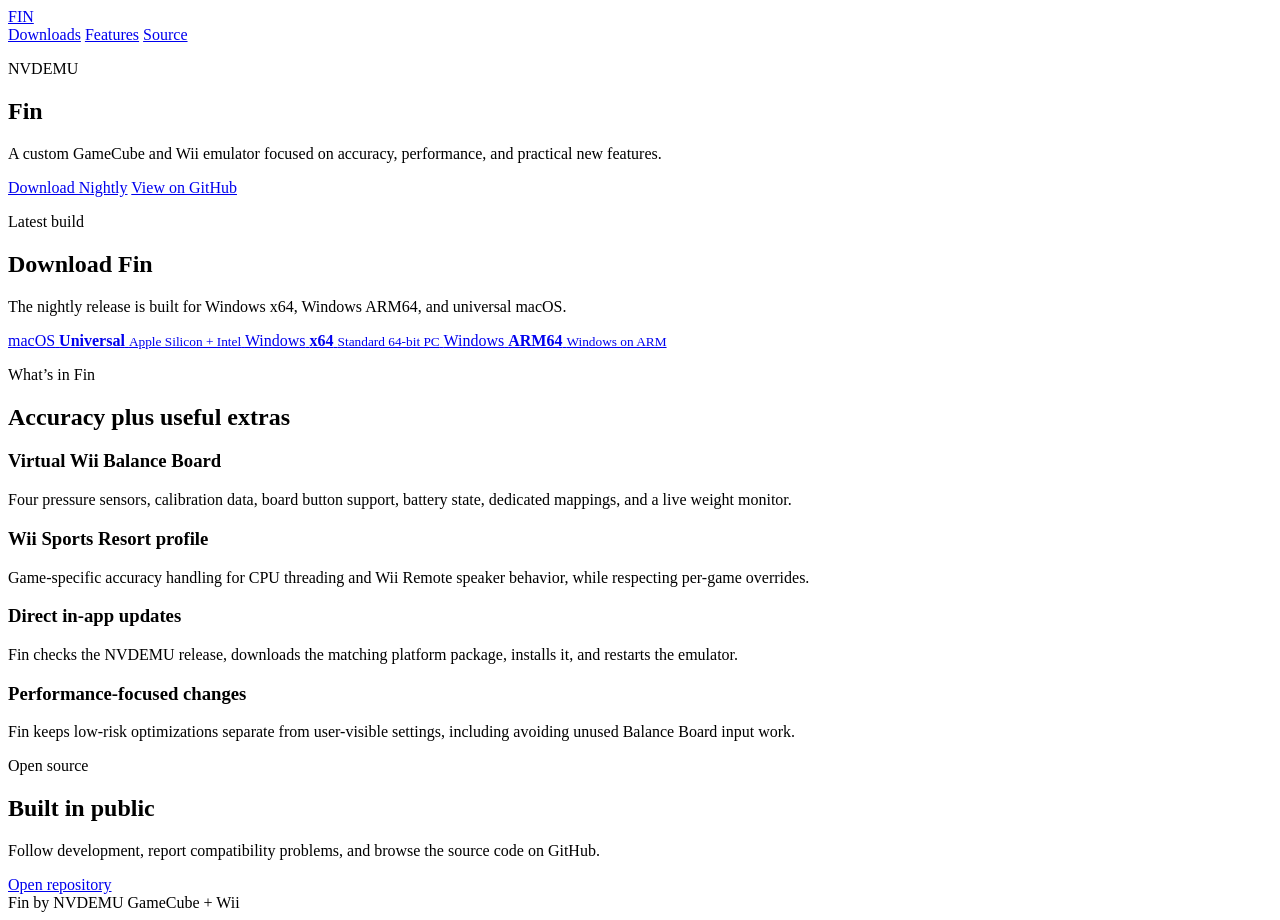
==== index.html @ 2f64fe7e "Add Fin website landing page" ====
<!doctype html>
<html lang="en">
<head>
<meta charset="utf-8">
<meta name="viewport" content="width=device-width, initial-scale=1">
<meta name="description" content="Fin is a custom GameCube and Wii emulator focused on accuracy, performance, and useful new features.">
<title>Fin — GameCube & Wii Emulator</title>
<link rel="stylesheet" href="style.css">
</head>
<body>
<header class="site-header">
  <div class="container nav">
    <a class="brand" href="./">FIN</a>
    <nav>
      <a href="#downloads">Downloads</a>
      <a href="#features">Features</a>
      <a href="https://github.com/NVDEMU/dolphin">Source</a>
    </nav>
  </div>
</header>

<main>
<section class="hero">
  <div class="container">
    <p class="eyebrow">NVDEMU</p>
    <h1>Fin</h1>
    <p class="lead">A custom GameCube and Wii emulator focused on accuracy, performance, and practical new features.</p>
    <div class="actions">
      <a class="button primary" href="#downloads">Download Nightly</a>
      <a class="button secondary" href="https://github.com/NVDEMU/dolphin">View on GitHub</a>
    </div>
  </div>
</section>

<section id="downloads" class="section">
  <div class="container">
    <div class="section-heading">
      <p class="eyebrow">Latest build</p>
      <h2>Download Fin</h2>
      <p>The nightly release is built for Windows x64, Windows ARM64, and universal macOS.</p>
    </div>
    <div class="cards">
      <a class="card" href="https://github.com/NVDEMU/dolphin/releases/download/nightly/Fin-nightly-macOS-universal.zip">
        <span>macOS</span>
        <strong>Universal</strong>
        <small>Apple Silicon + Intel</small>
      </a>
      <a class="card" href="https://github.com/NVDEMU/dolphin/releases/download/nightly/Fin-nightly-Windows-x64.zip">
        <span>Windows</span>
        <strong>x64</strong>
        <small>Standard 64-bit PC</small>
      </a>
      <a class="card" href="https://github.com/NVDEMU/dolphin/releases/download/nightly/Fin-nightly-Windows-arm64.zip">
        <span>Windows</span>
        <strong>ARM64</strong>
        <small>Windows on ARM</small>
      </a>
    </div>
  </div>
</section>

<section id="features" class="section alt">
  <div class="container">
    <div class="section-heading">
      <p class="eyebrow">What’s in Fin</p>
      <h2>Accuracy plus useful extras</h2>
    </div>
    <div class="feature-grid">
      <article><h3>Virtual Wii Balance Board</h3><p>Four pressure sensors, calibration data, board button support, battery state, dedicated mappings, and a live weight monitor.</p></article>
      <article><h3>Wii Sports Resort profile</h3><p>Game-specific accuracy handling for CPU threading and Wii Remote speaker behavior, while respecting per-game overrides.</p></article>
      <article><h3>Direct in-app updates</h3><p>Fin checks the NVDEMU release, downloads the matching platform package, installs it, and restarts the emulator.</p></article>
      <article><h3>Performance-focused changes</h3><p>Fin keeps low-risk optimizations separate from user-visible settings, including avoiding unused Balance Board input work.</p></article>
    </div>
  </div>
</section>

<section class="section">
  <div class="container callout">
    <div>
      <p class="eyebrow">Open source</p>
      <h2>Built in public</h2>
      <p>Follow development, report compatibility problems, and browse the source code on GitHub.</p>
    </div>
    <a class="button primary" href="https://github.com/NVDEMU/dolphin">Open repository</a>
  </div>
</section>
</main>

<footer>
  <div class="container footer-inner">
    <span>Fin by NVDEMU</span>
    <span>GameCube + Wii</span>
  </div>
</footer>
</body>
</html>
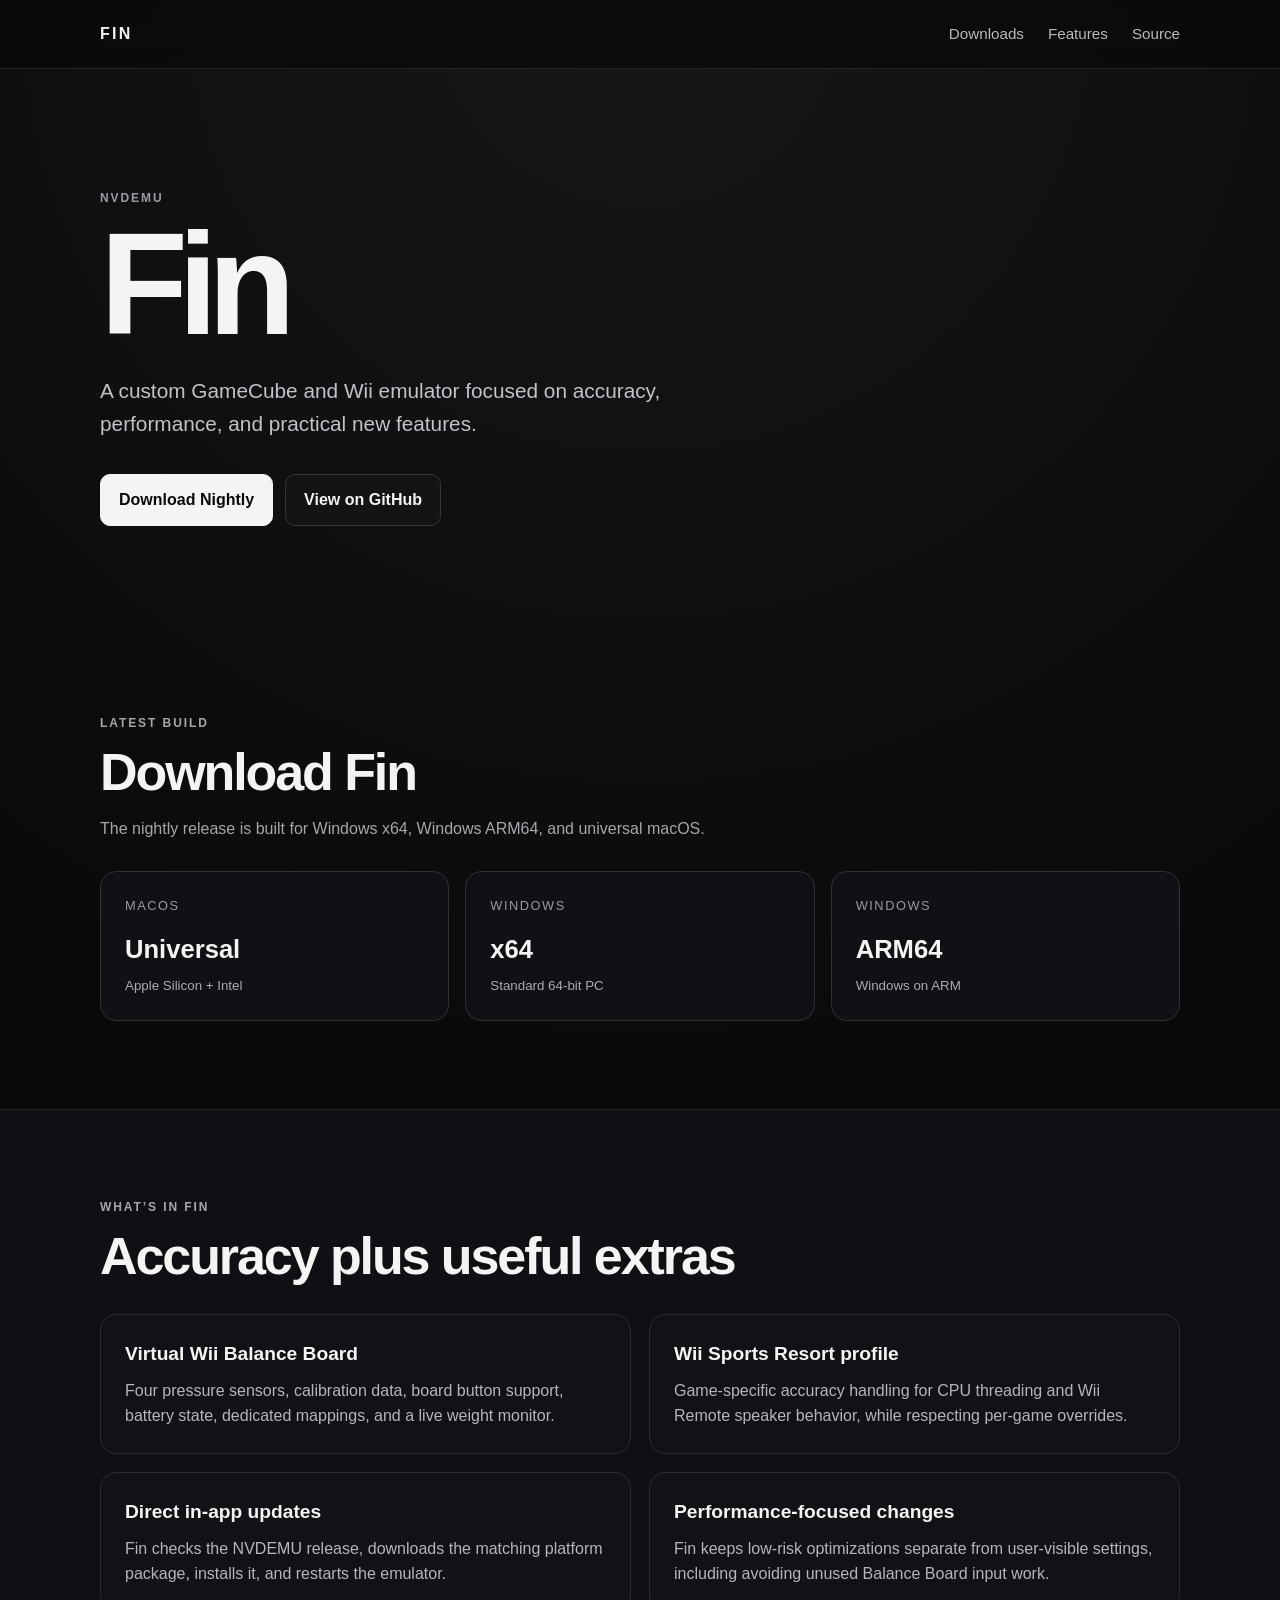
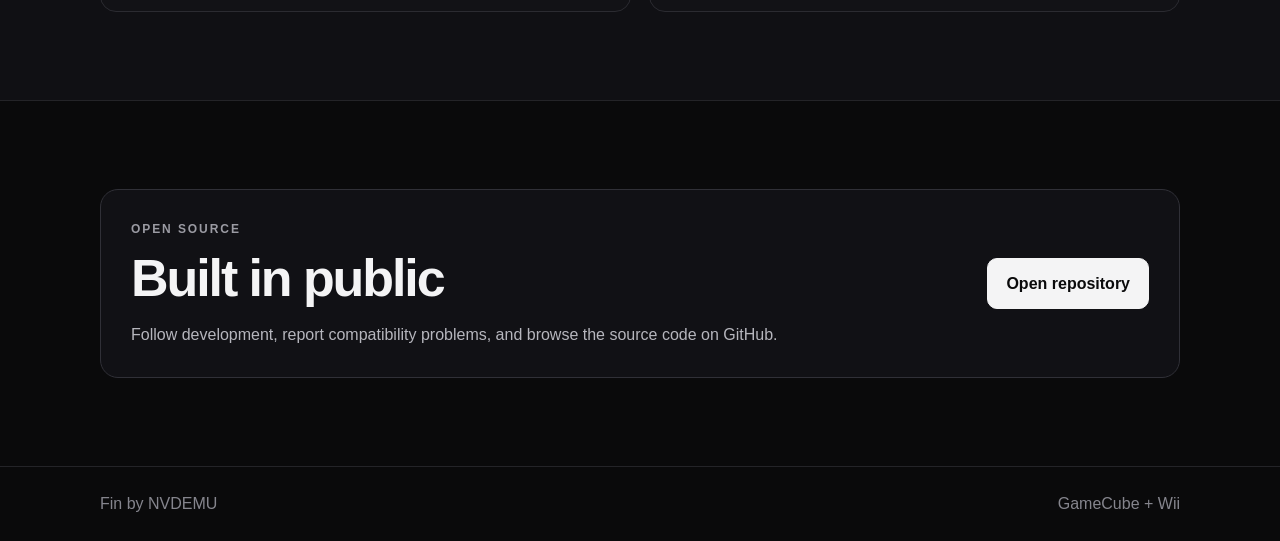
==== commit 3b26d517: "Polish Fin website markup" ====
--- a/index.html
+++ b/index.html
@@ -3,7 +3,7 @@
 <head>
 <meta charset="utf-8">
 <meta name="viewport" content="width=device-width, initial-scale=1">
-<meta name="description" content="Fin is a custom GameCube and Wii emulator focused on accuracy, performance, and useful new features.">
+<meta name="description" content="Fin is a custom GameCube and Wii emulator focused on accuracy, performance, and practical new features.">
 <title>Fin — GameCube & Wii Emulator</title>
 <link rel="stylesheet" href="style.css">
 </head>
@@ -66,10 +66,22 @@
       <h2>Accuracy plus useful extras</h2>
     </div>
     <div class="feature-grid">
-      <article><h3>Virtual Wii Balance Board</h3><p>Four pressure sensors, calibration data, board button support, battery state, dedicated mappings, and a live weight monitor.</p></article>
-      <article><h3>Wii Sports Resort profile</h3><p>Game-specific accuracy handling for CPU threading and Wii Remote speaker behavior, while respecting per-game overrides.</p></article>
-      <article><h3>Direct in-app updates</h3><p>Fin checks the NVDEMU release, downloads the matching platform package, installs it, and restarts the emulator.</p></article>
-      <article><h3>Performance-focused changes</h3><p>Fin keeps low-risk optimizations separate from user-visible settings, including avoiding unused Balance Board input work.</p></article>
+      <article>
+        <h3>Virtual Wii Balance Board</h3>
+        <p>Four pressure sensors, calibration data, board button support, battery state, dedicated mappings, and a live weight monitor.</p>
+      </article>
+      <article>
+        <h3>Wii Sports Resort profile</h3>
+        <p>Game-specific accuracy handling for CPU threading and Wii Remote speaker behavior, while respecting per-game overrides.</p>
+      </article>
+      <article>
+        <h3>Direct in-app updates</h3>
+        <p>Fin checks the NVDEMU release, downloads the matching platform package, installs it, and restarts the emulator.</p>
+      </article>
+      <article>
+        <h3>Performance-focused changes</h3>
+        <p>Fin keeps low-risk optimizations separate from user-visible settings, including avoiding unused Balance Board input work.</p>
+      </article>
     </div>
   </div>
 </section>
--- a/style.css
+++ b/style.css
@@ -0,0 +1,41 @@
+*{box-sizing:border-box}
+:root{font-family:-apple-system,BlinkMacSystemFont,"Segoe UI",sans-serif;color:#f4f4f5;background:#0a0a0b}
+html{scroll-behavior:smooth}
+body{margin:0;line-height:1.6;background:radial-gradient(circle at top,#17171a 0,#0a0a0b 48%);min-height:100vh}
+a{color:inherit;text-decoration:none}
+.container{width:min(1080px,calc(100% - 40px));margin:0 auto}
+.site-header{position:sticky;top:0;z-index:10;background:rgba(10,10,11,.82);backdrop-filter:blur(12px);border-bottom:1px solid #242428}
+.nav{height:68px;display:flex;align-items:center;justify-content:space-between}
+.brand{font-weight:900;letter-spacing:.14em}
+nav{display:flex;gap:24px;font-size:.95rem;color:#b9b9bf}
+nav a:hover{color:#fff}
+.hero{padding:120px 0 100px}
+.eyebrow{text-transform:uppercase;letter-spacing:.16em;font-size:.75rem;font-weight:800;color:#9b9ba3;margin:0 0 12px}
+h1{font-size:clamp(4.5rem,14vw,9rem);line-height:.9;margin:0 0 24px;letter-spacing:-.07em}
+h2{font-size:clamp(2rem,5vw,3.25rem);line-height:1.05;margin:0 0 16px;letter-spacing:-.04em}
+h3{margin:0 0 8px;font-size:1.2rem}
+.lead{max-width:680px;font-size:1.3rem;color:#c2c2c8}
+.actions{display:flex;flex-wrap:wrap;gap:12px;margin-top:34px}
+.button{display:inline-flex;align-items:center;justify-content:center;padding:12px 18px;border-radius:10px;border:1px solid #35353b;font-weight:750}
+.button.primary{background:#f4f4f5;color:#0a0a0b;border-color:#f4f4f5}
+.button.secondary{background:#141417}
+.button:hover{transform:translateY(-1px)}
+.section{padding:88px 0}
+.section.alt{background:#101014;border-block:1px solid #242428}
+.section-heading{max-width:700px;margin-bottom:30px}
+.section-heading p{color:#a6a6ad}
+.cards{display:grid;grid-template-columns:repeat(3,1fr);gap:16px}
+.card{padding:24px;border:1px solid #303037;border-radius:16px;background:#111115;display:flex;flex-direction:column;min-height:150px;transition:.18s}
+.card:hover{border-color:#595962;transform:translateY(-2px)}
+.card span{font-size:.8rem;color:#9999a0;text-transform:uppercase;letter-spacing:.12em}
+.card strong{font-size:1.6rem;margin-top:12px}
+.card small{color:#aaaab2;margin-top:auto}
+.feature-grid{display:grid;grid-template-columns:repeat(2,1fr);gap:18px}
+.feature-grid article{padding:24px;border:1px solid #2b2b31;border-radius:16px;background:#121216}
+.feature-grid p{margin:0;color:#b5b5bc}
+.callout{border:1px solid #303037;border-radius:18px;padding:30px;display:flex;align-items:center;justify-content:space-between;gap:24px;background:#111115}
+.callout p:last-child{margin-bottom:0;color:#b6b6bd}
+footer{border-top:1px solid #242428;color:#85858d;padding:24px 0}
+.footer-inner{display:flex;justify-content:space-between}
+@media (max-width:760px){nav{gap:12px}.cards,.feature-grid{grid-template-columns:1fr}.callout{flex-direction:column;align-items:flex-start}.hero{padding-top:90px}}
+@media (max-width:520px){nav a:nth-child(2){display:none}.container{width:min(100% - 28px,1080px)}}
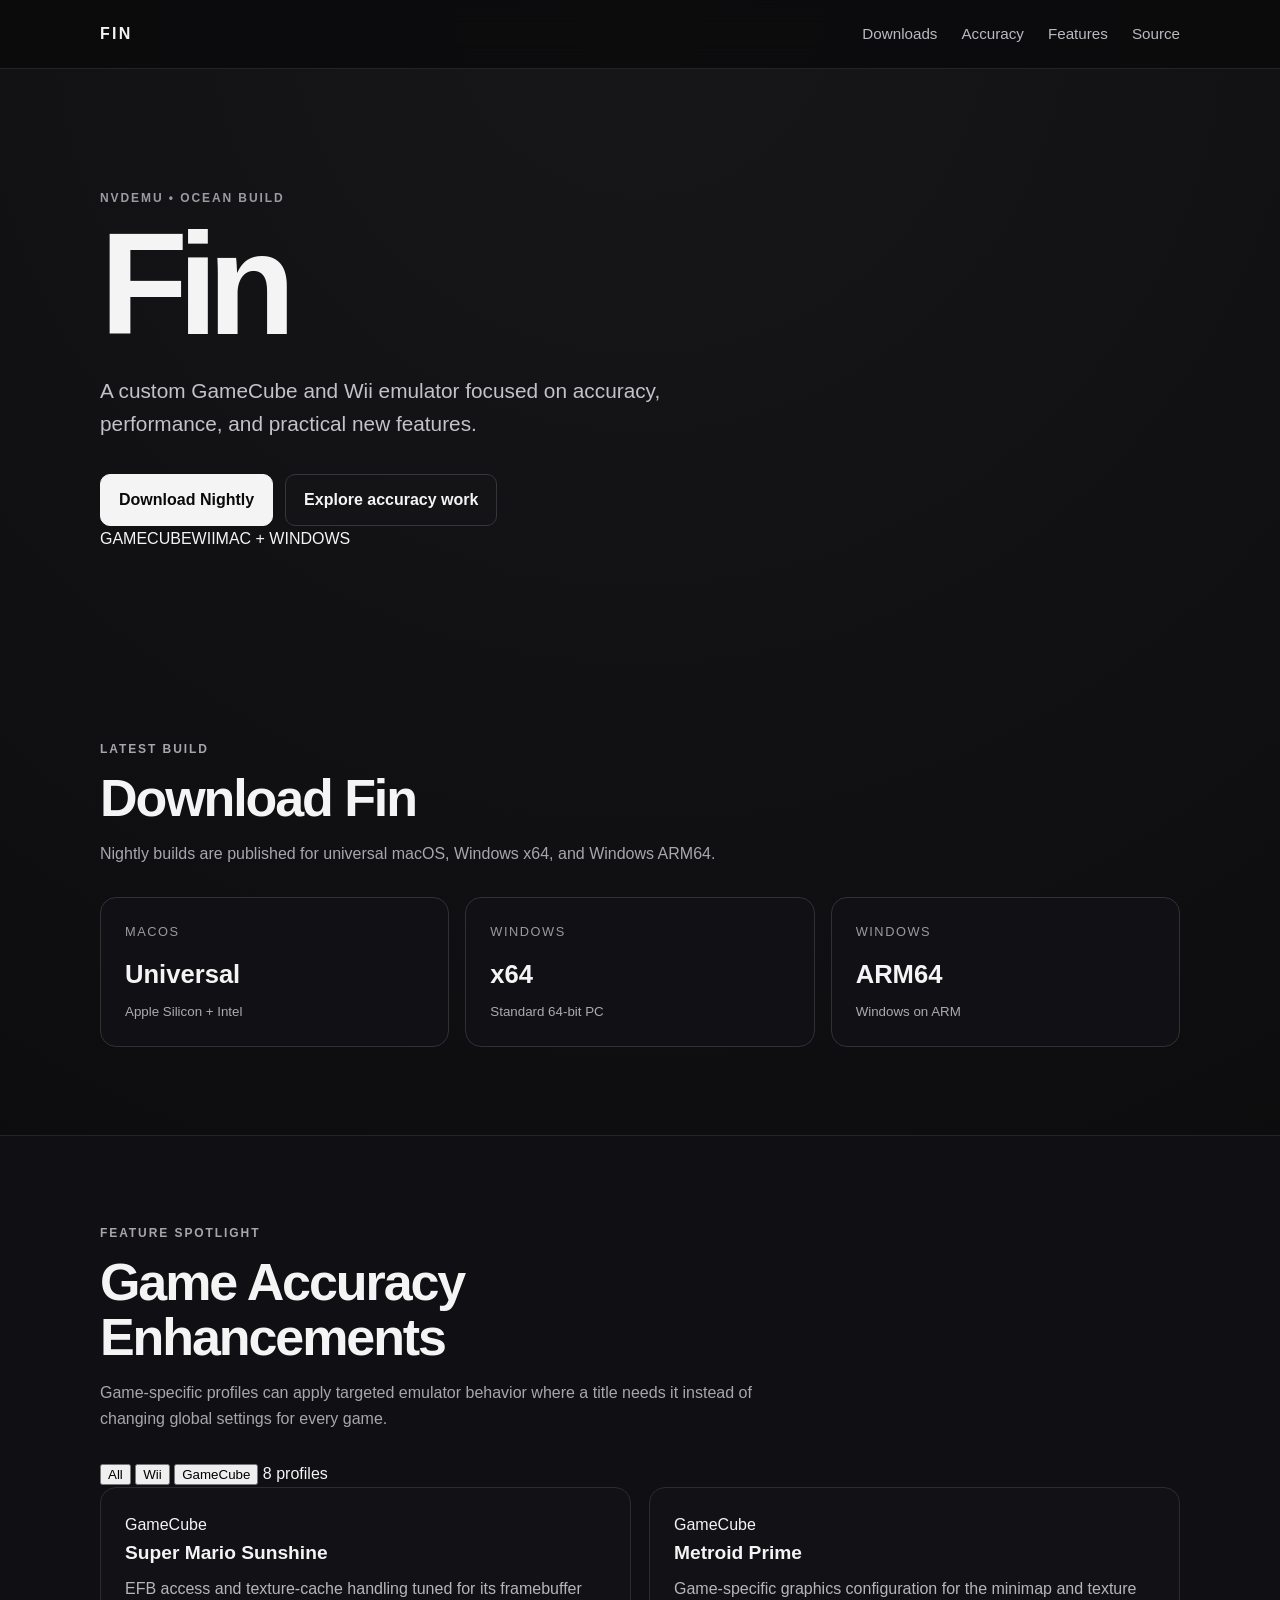
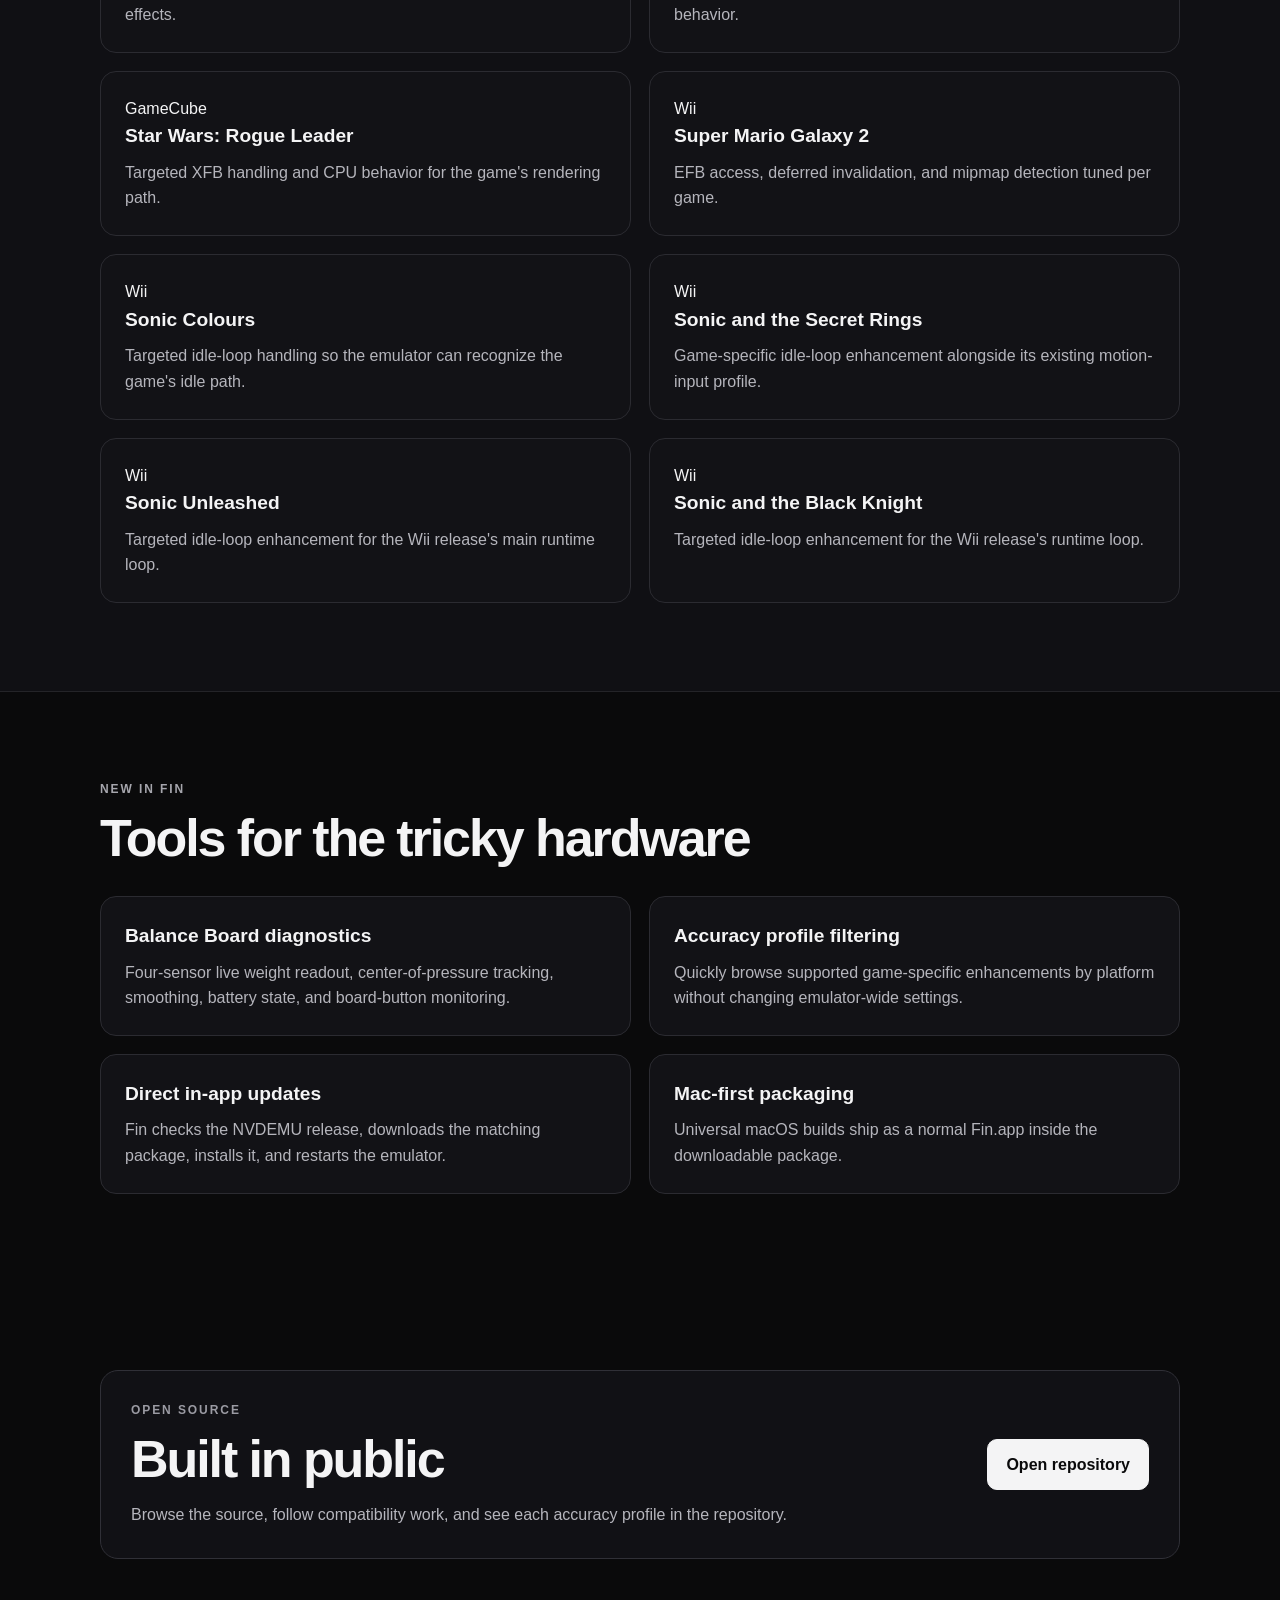
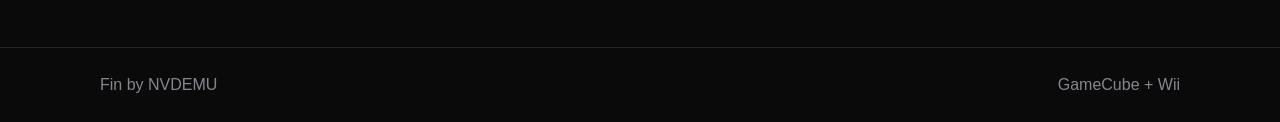
==== commit faa7647c: "Redesign Fin website around Game Accuracy Enhancements" ====
--- a/index.html
+++ b/index.html
@@ -4,7 +4,7 @@
 <meta charset="utf-8">
 <meta name="viewport" content="width=device-width, initial-scale=1">
 <meta name="description" content="Fin is a custom GameCube and Wii emulator focused on accuracy, performance, and practical new features.">
-<title>Fin — GameCube & Wii Emulator</title>
+<title>Fin — GameCube &amp; Wii Emulator</title>
 <link rel="stylesheet" href="style.css">
 </head>
 <body>
@@ -13,6 +13,7 @@
     <a class="brand" href="./">FIN</a>
     <nav>
       <a href="#downloads">Downloads</a>
+      <a href="#accuracy">Accuracy</a>
       <a href="#features">Features</a>
       <a href="https://github.com/NVDEMU/dolphin">Source</a>
     </nav>
@@ -21,13 +22,17 @@
 
 <main>
 <section class="hero">
+  <div class="ocean-glow"></div>
   <div class="container">
-    <p class="eyebrow">NVDEMU</p>
+    <p class="eyebrow">NVDEMU • OCEAN BUILD</p>
     <h1>Fin</h1>
     <p class="lead">A custom GameCube and Wii emulator focused on accuracy, performance, and practical new features.</p>
     <div class="actions">
       <a class="button primary" href="#downloads">Download Nightly</a>
-      <a class="button secondary" href="https://github.com/NVDEMU/dolphin">View on GitHub</a>
+      <a class="button secondary" href="#accuracy">Explore accuracy work</a>
+    </div>
+    <div class="tide-line">
+      <span>GAMECUBE</span><span>WII</span><span>MAC + WINDOWS</span>
     </div>
   </div>
 </section>
@@ -37,51 +42,59 @@
     <div class="section-heading">
       <p class="eyebrow">Latest build</p>
       <h2>Download Fin</h2>
-      <p>The nightly release is built for Windows x64, Windows ARM64, and universal macOS.</p>
+      <p>Nightly builds are published for universal macOS, Windows x64, and Windows ARM64.</p>
     </div>
     <div class="cards">
       <a class="card" href="https://github.com/NVDEMU/dolphin/releases/download/nightly/Fin-nightly-macOS-universal.zip">
-        <span>macOS</span>
-        <strong>Universal</strong>
-        <small>Apple Silicon + Intel</small>
+        <span>macOS</span><strong>Universal</strong><small>Apple Silicon + Intel</small>
       </a>
       <a class="card" href="https://github.com/NVDEMU/dolphin/releases/download/nightly/Fin-nightly-Windows-x64.zip">
-        <span>Windows</span>
-        <strong>x64</strong>
-        <small>Standard 64-bit PC</small>
+        <span>Windows</span><strong>x64</strong><small>Standard 64-bit PC</small>
       </a>
       <a class="card" href="https://github.com/NVDEMU/dolphin/releases/download/nightly/Fin-nightly-Windows-arm64.zip">
-        <span>Windows</span>
-        <strong>ARM64</strong>
-        <small>Windows on ARM</small>
+        <span>Windows</span><strong>ARM64</strong><small>Windows on ARM</small>
       </a>
     </div>
   </div>
 </section>
 
-<section id="features" class="section alt">
+<section id="accuracy" class="section alt">
   <div class="container">
     <div class="section-heading">
-      <p class="eyebrow">What’s in Fin</p>
-      <h2>Accuracy plus useful extras</h2>
+      <p class="eyebrow">Feature spotlight</p>
+      <h2>Game Accuracy Enhancements</h2>
+      <p>Game-specific profiles can apply targeted emulator behavior where a title needs it instead of changing global settings for every game.</p>
+    </div>
+    <div class="filter-bar" role="group" aria-label="Filter accuracy profiles">
+      <button class="filter active" data-filter="all">All</button>
+      <button class="filter" data-filter="wii">Wii</button>
+      <button class="filter" data-filter="gamecube">GameCube</button>
+      <span id="profile-count" class="count">8 profiles</span>
+    </div>
+    <div class="feature-grid profile-grid">
+      <article class="profile" data-platform="gamecube"><span class="tag">GameCube</span><h3>Super Mario Sunshine</h3><p>EFB access and texture-cache handling tuned for its framebuffer effects.</p></article>
+      <article class="profile" data-platform="gamecube"><span class="tag">GameCube</span><h3>Metroid Prime</h3><p>Game-specific graphics configuration for the minimap and texture behavior.</p></article>
+      <article class="profile" data-platform="gamecube"><span class="tag">GameCube</span><h3>Star Wars: Rogue Leader</h3><p>Targeted XFB handling and CPU behavior for the game's rendering path.</p></article>
+      <article class="profile" data-platform="wii"><span class="tag">Wii</span><h3>Super Mario Galaxy 2</h3><p>EFB access, deferred invalidation, and mipmap detection tuned per game.</p></article>
+      <article class="profile" data-platform="wii"><span class="tag">Wii</span><h3>Sonic Colours</h3><p>Targeted idle-loop handling so the emulator can recognize the game's idle path.</p></article>
+      <article class="profile" data-platform="wii"><span class="tag">Wii</span><h3>Sonic and the Secret Rings</h3><p>Game-specific idle-loop enhancement alongside its existing motion-input profile.</p></article>
+      <article class="profile" data-platform="wii"><span class="tag">Wii</span><h3>Sonic Unleashed</h3><p>Targeted idle-loop enhancement for the Wii release's main runtime loop.</p></article>
+      <article class="profile" data-platform="wii"><span class="tag">Wii</span><h3>Sonic and the Black Knight</h3><p>Targeted idle-loop enhancement for the Wii release's runtime loop.</p></article>
+    </div>
+  </div>
+</section>
+
+<section id="features" class="section">
+  <div class="container">
+    <div class="section-heading">
+      <p class="eyebrow">New in Fin</p>
+      <h2>Tools for the tricky hardware</h2>
     </div>
     <div class="feature-grid">
-      <article>
-        <h3>Virtual Wii Balance Board</h3>
-        <p>Four pressure sensors, calibration data, board button support, battery state, dedicated mappings, and a live weight monitor.</p>
-      </article>
-      <article>
-        <h3>Wii Sports Resort profile</h3>
-        <p>Game-specific accuracy handling for CPU threading and Wii Remote speaker behavior, while respecting per-game overrides.</p>
-      </article>
-      <article>
-        <h3>Direct in-app updates</h3>
-        <p>Fin checks the NVDEMU release, downloads the matching platform package, installs it, and restarts the emulator.</p>
-      </article>
-      <article>
-        <h3>Performance-focused changes</h3>
-        <p>Fin keeps low-risk optimizations separate from user-visible settings, including avoiding unused Balance Board input work.</p>
-      </article>
+      <article><h3>Balance Board diagnostics</h3><p>Four-sensor live weight readout, center-of-pressure tracking, smoothing, battery state, and board-button monitoring.</p></article>
+      <article><h3>Accuracy profile filtering</h3><p>Quickly browse supported game-specific enhancements by platform without changing emulator-wide settings.</p></article>
+      <article><h3>Direct in-app updates</h3><p>Fin checks the NVDEMU release, downloads the matching package, installs it, and restarts the emulator.</p></article>
+      <article><h3>Mac-first packaging</h3><p>Universal macOS builds ship as a normal Fin.app inside the downloadable package.</p></article>
     </div>
   </div>
 </section>
@@ -91,7 +104,7 @@
     <div>
       <p class="eyebrow">Open source</p>
       <h2>Built in public</h2>
-      <p>Follow development, report compatibility problems, and browse the source code on GitHub.</p>
+      <p>Browse the source, follow compatibility work, and see each accuracy profile in the repository.</p>
     </div>
     <a class="button primary" href="https://github.com/NVDEMU/dolphin">Open repository</a>
   </div>
@@ -99,10 +112,8 @@
 </main>
 
 <footer>
-  <div class="container footer-inner">
-    <span>Fin by NVDEMU</span>
-    <span>GameCube + Wii</span>
-  </div>
+  <div class="container footer-inner"><span>Fin by NVDEMU</span><span>GameCube + Wii</span></div>
 </footer>
+<script src="script.js"></script>
 </body>
 </html>
